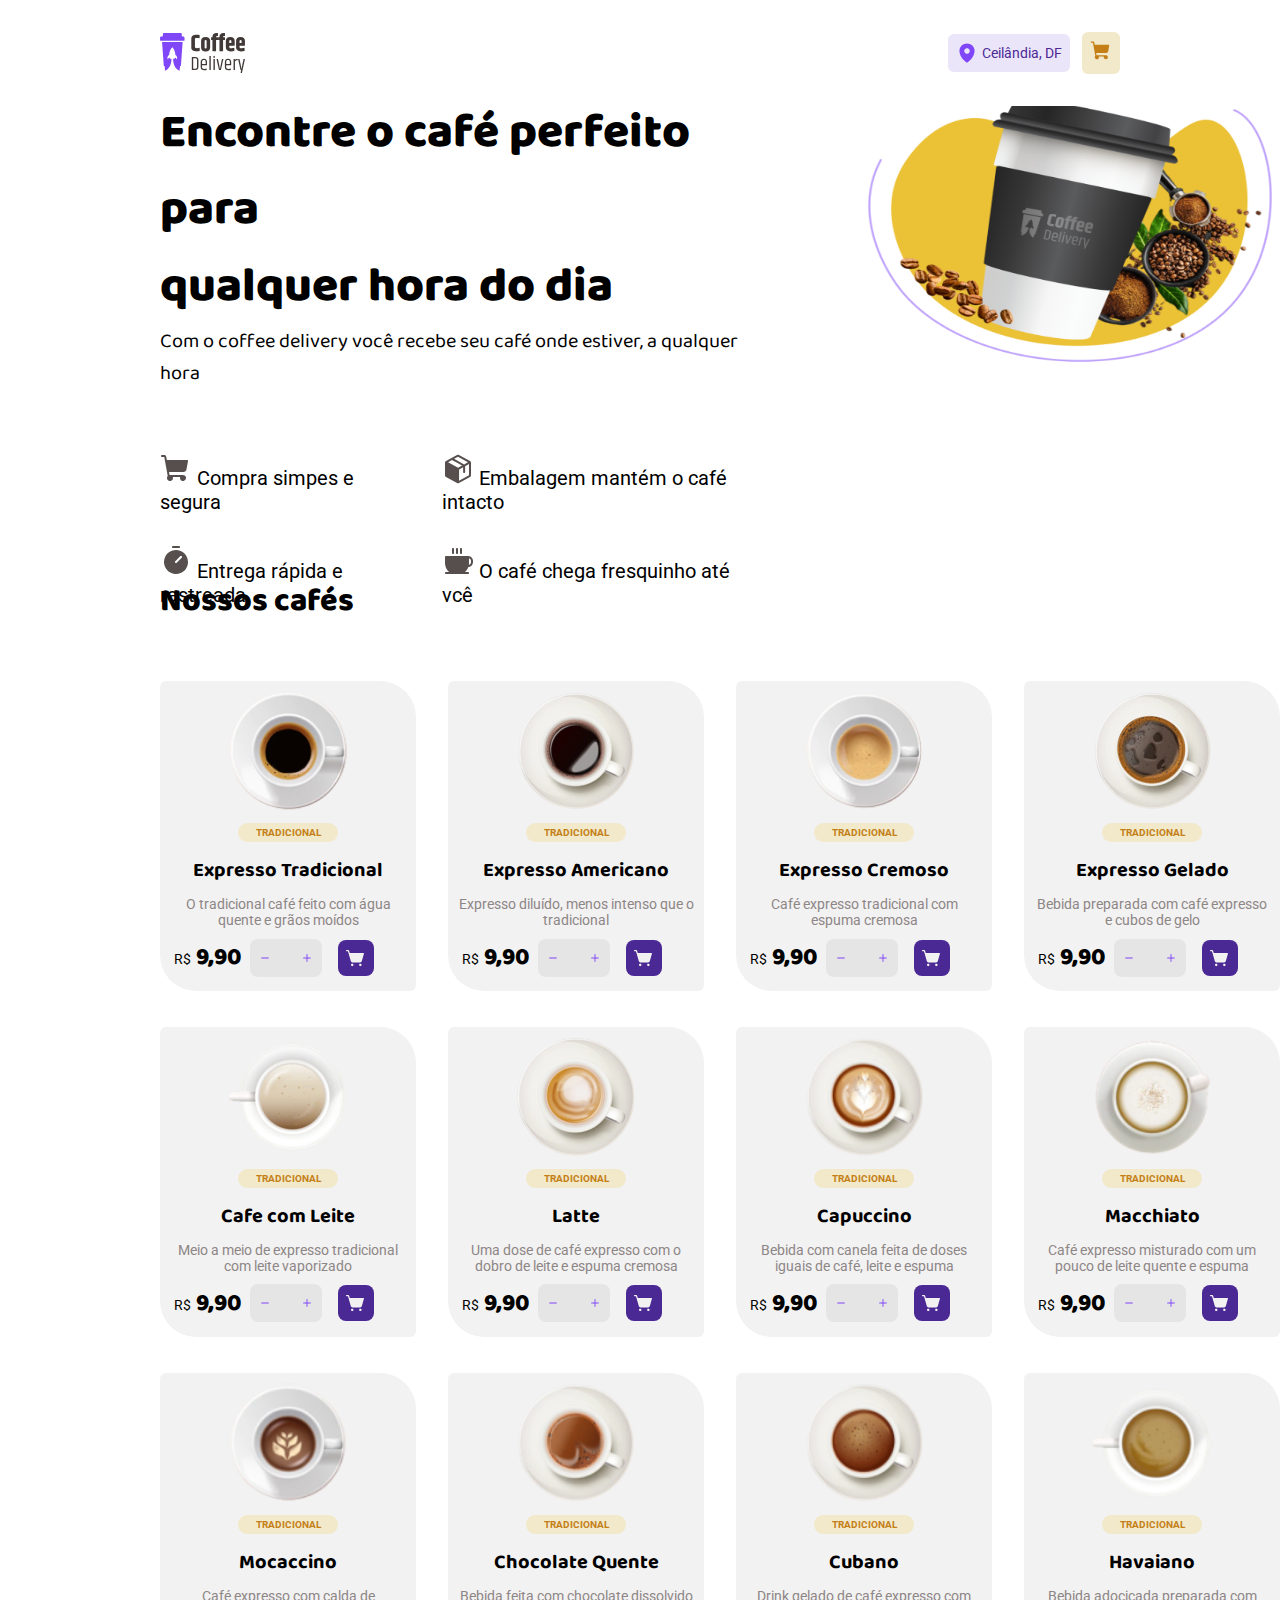
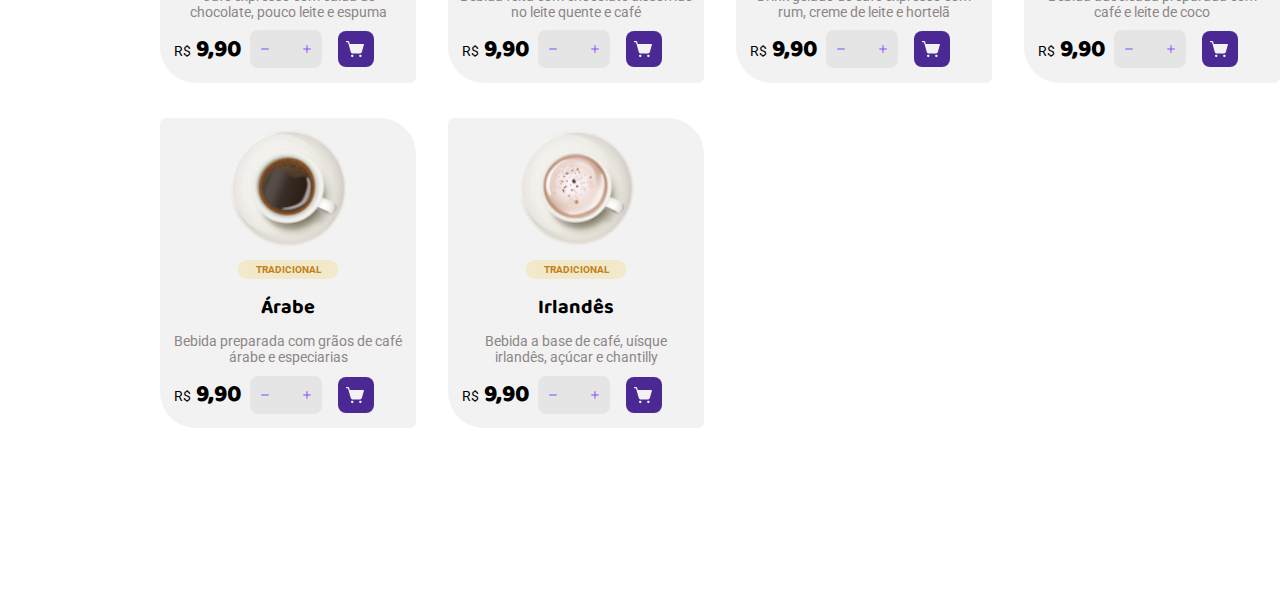
==== index.html @ 2ff3bd8b "first commit" ====
<!DOCTYPE html>
<html lang="pt-br">
<head>
    
    <meta charset="UTF-8">
    <meta name="viewport" content="width=device-width, initial-scale=1.0">
    <title>The Perfect Coffee</title>
    <link rel="shortcut icon" href="assets/Logo.svg" type="image/x-icon">
    <link rel="stylesheet" href="style.css">
    <link href="https://fonts.googleapis.com/css2?family=Baloo+2&display=swap" rel="stylesheet">
    <link href="https://fonts.googleapis.com/css2?family=Roboto:wght@300&display=swap" rel="stylesheet">


</head>
<body>

        
    <div class="header">
        <img src="assets/Logo.svg" alt="">
        <div class="icons">
            <div class="localization">
                <img src="assets/loc.svg" alt="">
                <p>Ceilândia, DF</p>
            </div>
            <div class="cart">
                <a href="file:///C:/Users/Micro/Desktop/The%20perfect%20coffee/checkout.html"> <img src="assets/Icon carrinho.svg" alt=""> </a>
            </div> 
            
           
        </div>
    </div>

    <div class="intro">
        <div class="title">
            <h1>Encontre o café perfeito para <br> qualquer hora do dia </h1>
            <p>Com o coffee delivery você recebe seu café onde estiver, a qualquer hora</p> 
            <div class="container">
                <div class="itens">
                    <p><img src="assets/Type=shopping-cart-fill.svg" alt=""> Compra simpes e segura</p>
                    <p><img src="assets/Type=timer-fill.svg" alt=""> Entrega rápida e rastreada</p> 
                </div>
                <div class="colunm">
                    <p><img src="assets/Type=package-fill.svg" alt=""> Embalagem mantém o café intacto</p>
                    <p><img src="assets/Type=coffee-fill.svg" alt=""> O café chega fresquinho até vcê</p>
                </div>
            </div>
        </div>
            <div class="photo">
                <img src="assets/Imagem.png" alt="">
            </div>
    </div>
    <div class="coffee-list">
        <h1>Nossos cafés</h1>
        <div class="list">

            <!--EXPRESSO TRADIOCIONAL-->
            <div class="coffee-card">
                <img src="assets/expresso tradicional.png" alt="">
                <div class="tag">
                    <p>TRADICIONAL</p>
                </div>
                <h1>Expresso Tradicional</h1>
                <h2>O tradicional café feito com água quente e grãos moídos</h2>
                <div class="buy">
                    <div class="price">
                        <span class="value">R$</span>
                        <span class="pay">9,90</span>
                    </div>
                    <div class="actions">
                        <button class="action-button minus" > <img width="15" src="assets/menos.svg" alt=""></button>
                        <input class="quantity" type="1">
                        <button class="action-button plus"> <img src="assets/mais.svg" alt=""></button>
                        
                    </div>
                    <button class="shopping-car"> <img src="assets/Carrinho branco.svg" alt=""></button>
                </div>
            </div>

            <!--EXPRESSO AMERICANO-->
            <div class="coffee-card">
                <img src="assets/Expresso Americano.png" alt="">
                <div class="tag">
                    <p>TRADICIONAL</p>
                </div>
                <h1>Expresso Americano</h1>
                <h2>Expresso diluído, menos intenso que o tradicional</h2>
                <div class="buy">
                    <div class="price">
                        <span class="value">R$</span>
                        <span class="pay">9,90</span>
                    </div>
                    <div class="actions">
                        <button class="action-button minus" > <img width="15" src="assets/menos.svg" alt=""></button>
                        <input class="quantity" type="1">
                        <button class="action-button plus"> <img src="assets/mais.svg" alt=""></button>
                        
                    </div>
                    <button class="shopping-car"> <img src="assets/Carrinho branco.svg" alt=""></button>
                </div>
            </div>
            <!--EXPRESSO CREMOSO-->
            <div class="coffee-card">
                <img src="assets/Expresso Cremoso.png" alt="">
                <div class="tag">
                    <p>TRADICIONAL</p>
                </div>
                <h1>Expresso Cremoso</h1>
                <h2>Café expresso tradicional com espuma cremosa</h2>
                <div class="buy">
                    <div class="price">
                        <span class="value">R$</span>
                        <span class="pay">9,90</span>
                    </div>
                    <div class="actions">
                        <button class="action-button minus" > <img width="15" src="assets/menos.svg" alt=""></button>
                        <input class="quantity" type="1">
                        <button class="action-button plus"> <img src="assets/mais.svg" alt=""></button>
                        
                    </div>
                    <button class="shopping-car"> <img src="assets/Carrinho branco.svg" alt=""></button>
                </div>
            </div>
            <!--EXPRESSO GELADO-->
            <div class="coffee-card">
                <img src="assets/Expresso Gelado.png" alt="">
                <div class="tag">
                    <p>TRADICIONAL</p>
                </div>
                <h1>Expresso Gelado</h1>
                <h2>Bebida preparada com café expresso e cubos de gelo</h2>
                <div class="buy">
                    <div class="price">
                        <span class="value">R$</span>
                        <span class="pay">9,90</span>
                    </div>
                    <div class="actions">
                        <button class="action-button minus" > <img width="15" src="assets/menos.svg" alt=""></button>
                        <input class="quantity" type="1">
                        <button class="action-button plus"> <img src="assets/mais.svg" alt=""></button>
                        
                    </div>
                    <button class="shopping-car"> <img src="assets/Carrinho branco.svg" alt=""></button>
                </div>
            </div>

             <!--CAFE COM LEITE-->
            <div class="coffee-card">
                <img src="assets/Cafe com leite.png" alt="">
                <div class="tag">
                    <p>TRADICIONAL</p>
                </div>
                <h1>Cafe com Leite</h1>
                <h2>Meio a meio de expresso tradicional com leite vaporizado</h2>
                <div class="buy">
                    <div class="price">
                        <span class="value">R$</span>
                        <span class="pay">9,90</span>
                    </div>
                    <div class="actions">
                        <button class="action-button minus" > <img width="15" src="assets/menos.svg" alt=""></button>
                        <input class="quantity" type="1">
                        <button class="action-button plus"> <img src="assets/mais.svg" alt=""></button>
                        
                    </div>
                    <button class="shopping-car"> <img src="assets/Carrinho branco.svg" alt=""></button>
                </div>
            </div>
            <!-- LATTE-->
            <div class="coffee-card">
                <img src="assets/latte.png" alt="">
                <div class="tag">
                    <p>TRADICIONAL</p>
                </div>
                <h1>Latte</h1>
                <h2>Uma dose de café expresso com o dobro de leite e espuma cremosa</h2>
                <div class="buy">
                    <div class="price">
                        <span class="value">R$</span>
                        <span class="pay">9,90</span>
                    </div>
                    <div class="actions">
                        <button class="action-button minus" > <img width="15" src="assets/menos.svg" alt=""></button>
                        <input class="quantity" type="1">
                        <button class="action-button plus"> <img src="assets/mais.svg" alt=""></button>
                        
                    </div>
                    <button class="shopping-car"> <img src="assets/Carrinho branco.svg" alt=""></button>
                </div>
            </div>
            
            <!--CAPUCCINO-->
            <div class="coffee-card">
                <img src="assets/capuccino.png" alt="">
                <div class="tag">
                    <p>TRADICIONAL</p>
                </div>
                <h1>Capuccino</h1>
                <h2>Bebida com canela feita de doses iguais de café, leite e espuma</h2>
                <div class="buy">
                    <div class="price">
                        <span class="value">R$</span>
                        <span class="pay">9,90</span>
                    </div>
                    <div class="actions">
                        <button class="action-button minus" > <img width="15" src="assets/menos.svg" alt=""></button>
                        <input class="quantity" type="1">
                        <button class="action-button plus"> <img src="assets/mais.svg" alt=""></button>
                        
                    </div>
                    <button class="shopping-car"> <img src="assets/Carrinho branco.svg" alt=""></button>
                </div>
            </div>
            
            <!--Macchiato-->
            <div class="coffee-card">
                <img src="assets/Macchiato.png" alt="">
                <div class="tag">
                    <p>TRADICIONAL</p>
                </div>
                <h1>Macchiato</h1>
                <h2>Café expresso misturado com um pouco de leite quente e espuma</h2>
                <div class="buy">
                    <div class="price">
                        <span class="value">R$</span>
                        <span class="pay">9,90</span>
                    </div>
                    <div class="actions">
                        <button class="action-button minus" > <img width="15" src="assets/menos.svg" alt=""></button>
                        <input class="quantity" type="1">
                        <button class="action-button plus"> <img src="assets/mais.svg" alt=""></button>
                        
                    </div>
                    <button class="shopping-car"> <img src="assets/Carrinho branco.svg" alt=""></button>
                </div>
            </div>

            <!--MOCACCINO-->
            <div class="coffee-card">
                <img src="assets/Mochaccino.png" alt="">
                <div class="tag">
                    <p>TRADICIONAL</p>
                </div>
                <h1>Mocaccino</h1>
                <h2>Café expresso com calda de chocolate, pouco leite e espuma</h2>
                <div class="buy">
                    <div class="price">
                        <span class="value">R$</span>
                        <span class="pay">9,90</span>
                    </div>
                    <div class="actions">
                        <button class="action-button minus" > <img width="15" src="assets/menos.svg" alt=""></button>
                        <input class="quantity" type="1">
                        <button class="action-button plus"> <img src="assets/mais.svg" alt=""></button>
                        
                    </div>
                    <button class="shopping-car"> <img src="assets/Carrinho branco.svg" alt=""></button>
                </div>
            </div>

            <!--CHOCOLATE QUENTE-->
            <div class="coffee-card">
                <img src="assets/Chocolate Quente.png" alt="">
                <div class="tag">
                    <p>TRADICIONAL</p>
                </div>
                <h1>Chocolate Quente</h1>
                <h2>Bebida feita com chocolate dissolvido no leite quente e café</h2>
                <div class="buy">
                    <div class="price">
                        <span class="value">R$</span>
                        <span class="pay">9,90</span>
                    </div>
                    <div class="actions">
                        <button class="action-button minus" > <img width="15" src="assets/menos.svg" alt=""></button>
                        <input class="quantity" type="1">
                        <button class="action-button plus"> <img src="assets/mais.svg" alt=""></button>
                        
                    </div>
                    <button class="shopping-car"> <img src="assets/Carrinho branco.svg" alt=""></button>
                </div>
            </div>
            
            <!--CUBANO-->
            <div class="coffee-card">
                <img src="assets/Cubano.png" alt="">
                <div class="tag">
                    <p>TRADICIONAL</p>
                </div>
                <h1>Cubano</h1>
                <h2>Drink gelado de café expresso com rum, creme de leite e hortelã</h2>
                <div class="buy">
                    <div class="price">
                        <span class="value">R$</span>
                        <span class="pay">9,90</span>
                    </div>
                    <div class="actions">
                        <button class="action-button minus" > <img width="15" src="assets/menos.svg" alt=""></button>
                        <input class="quantity" type="1">
                        <button class="action-button plus"> <img src="assets/mais.svg" alt=""></button>
                        
                    </div>
                    <button class="shopping-car"> <img src="assets/Carrinho branco.svg" alt=""></button>
                </div>
            </div>

            <!--HAVAIANO-->
            <div class="coffee-card">
                <img src="assets/Havaiano.png" alt="">
                <div class="tag">
                    <p>TRADICIONAL</p>
                </div>
                <h1>Havaiano</h1>
                <h2>Bebida adocicada preparada com café e leite de coco</h2>
                <div class="buy">
                    <div class="price">
                        <span class="value">R$</span>
                        <span class="pay">9,90</span>
                    </div>
                    <div class="actions">
                        <button class="action-button minus" > <img width="15" src="assets/menos.svg" alt=""></button>
                        <input class="quantity" type="1">
                        <button class="action-button plus"> <img src="assets/mais.svg" alt=""></button>
                        
                    </div>
                    <button class="shopping-car"> <img src="assets/Carrinho branco.svg" alt=""></button>
                </div>
            </div>

            <!--ÁRABE-->
            <div class="coffee-card">
                <img src="assets/Árabe.png" alt="">
                <div class="tag">
                    <p>TRADICIONAL</p>
                </div>
                <h1>Árabe</h1>
                <h2>Bebida preparada com grãos de café árabe e especiarias</h2>
                <div class="buy">
                    <div class="price">
                        <span class="value">R$</span>
                        <span class="pay">9,90</span>
                    </div>
                    <div class="actions">
                        <button class="action-button minus" > <img width="15" src="assets/menos.svg" alt=""></button>
                        <input class="quantity" type="1">
                        <button class="action-button plus"> <img src="assets/mais.svg" alt=""></button>
                        
                    </div>
                    <button class="shopping-car"> <img src="assets/Carrinho branco.svg" alt=""></button>
                </div>
            </div>

            <!--IRLANDÊS-->
            <div class="coffee-card">
                <img src="assets/Irlandês.png" alt="">
                <div class="tag">
                    <p>TRADICIONAL</p>
                </div>
                <h1>Irlandês</h1>
                <h2>Bebida a base de café, uísque irlandês, açúcar e chantilly</h2>
                <div class="buy">
                    <div class="price">
                        <span class="value">R$</span>
                        <span class="pay">9,90</span>
                    </div>
                    <div class="actions">
                        <button class="action-button minus" > <img width="15" src="assets/menos.svg" alt=""></button>
                        <input class="quantity" type="1">
                        <button class="action-button plus"> <img src="assets/mais.svg" alt=""></button>
                        
                    </div>
                    <button class="shopping-car"> <img src="assets/Carrinho branco.svg" alt=""></button>
                </div>
            </div>
        </div>
    </div>
</body>
</html>
---- style.css ----
* {
    margin: 0px;
    padding: 0px;
    box-sizing: border-box;
}

/*CABEÇALHO*/
.header {
    padding: 32px 160px;
    display: flex;
    align-items: center;
    justify-content: space-between;
    
    background-color: white;

    position: fixed;
    left: 0;
    right: 0;
    top: 0;
}

.header p {
    color:#4B2995;

    font-family: "Roboto";
    font-size: 14px;
    font-style: normal;
    font-weight: 400;
}

.icons {
    display: flex;
    justify-content: flex-end;
    align-items: center;
    gap: 12px;
}

.localization { 
    display: flex;
    padding: 8px;
    justify-content: center;
    align-items: center;
    gap: 4px;
    background-color: #EBE5F9;
    border-radius: 6px;
}

.cart {
    display: flex;
    padding: 8px;
    justify-content: center;
    align-items: center;
    gap: 4px;
    border-radius: 6px;
    background-color: #F1E9C9;;
}

/*INTRODUÇÃO*/
.intro {
    display: flex;
    height: 544px;
}


.title {
    font-family: 'Baloo 2', cursive;
    margin-left: 160px;
    column-gap: 16px;
    align-items: center;
    padding-right: 57px;
}

.title h1 {
    font-size: 48px;
    margin-top: 94px;
    font-weight: 800;
}

.title p {
    font-size: 20px;
    font-weight: 400;
}


/*ITENS*/
.container {
    display: flex;
    font-family: 'Roboto', sans-serif;
    font-size: 25px;
    font-weight: 400;
    padding-top: 4rem;
    gap: 44px;
    align-items: flex-end;
}

.itens {
    display: flex;
    flex-direction: column;
    gap: 32px;
    align-items: baseline;
}

.colunm {
    display: flex;
    flex-direction: column;
    gap: 32px;
    align-items: baseline;
}

.photo img {
    padding-top: 92px;
    padding-left: 56px;
    width: 476px;
    height: 368px;
}

/*MENU*/

.coffee-list {
    display: flex;
    width: 1440px;
    height: 1645px;
    padding: 32px 160px 157px 160px;
    flex-direction: column;
    align-items: flex-start;
    gap: 54px;
}

.coffee-list h1 {
    font-family: 'Baloo 2';
    font-size: 32px;
    font-weight: 800;
    display: flex;
}

/*LIST COFFEE*/
.list {
    width: 1120px;
    height: 1360px;
    display: flex;
    flex-wrap: wrap;
    gap: 32px;
}


/*COFFEE-CARD*/

.coffee-card {
    display: flex;
    flex-direction: column;
    background-color: #F3F2F2;
    border-radius: 6px 36px;
    width: 256px;
    height: 310px;
    padding: 10px;
}

.coffee-card img {
    width: 120px;
    height: 120px;
    margin: 0 auto;
    margin-bottom: 12px;
}

.coffee-card p {
    display: flex;
    padding: 4px 8px;
    justify-content: center;
    align-items: center;

    font-family: 'Roboto';
    font-size: 10px;
    font-weight: 700;
}

.tag {
    color: #C47F17;
    background-color: #F1E9C9;
    border-radius: 10px;
    width: 100px;
    margin: 0 auto;
}

.coffee-card h1 {
    display: flex;
    justify-content: center;
    align-items: center;
    margin-top: 12px;

    font-family: 'Baloo 2';
    font-size: 20px;
    font-weight: 700;
}

.coffee-card h2 {
    text-align: center;
    margin: 10px 0;
    font-family: 'Roboto';
    font-size: 14px;
    font-weight: 400;
    color: #8D8686;
}

/*BUTTON QUANTITY*/
.buy {
    display: flex;
    width: 208px;
    justify-content: space-around;
    align-items: center;
    border-radius: 15px;
}

.price {
    font-family: 'Baloo 2';
    font-size: 24px;
}

.actions {
    display: flex;
    height: 38px;
    padding: 8px;
    justify-content: center;
    align-items: center;
    gap: 4px;
    background-color: #E6E5E5;
    border-radius: 8px;
}


.action-button {
    width: 14px;
    height: 14px;
    border: 0;
    background-color: #E6E5E5;
}

.action-button img {
    margin: 0 auto;
    width: 10px;
    height: 14px;
}

.quantity {
    font-family: 'Roboto';
    font-size: 16px;
    font-weight: 400;
    border: 0;
    width: 20px;
    background-color: #E6E5E5;
    
}

.value {
    font-family: 'Roboto';
    font-size: 14px;
    font-weight: 400;
}

.pay {
    font-family: 'Baloo 2';
    font-size: 24px;
    font-weight: 800;
}

.shopping-car {
    display: flex;
    padding: 8px;
    justify-content: center;
    align-items: center;
    gap: 8px;
    background-color: #4B2995;
    border: 0;
    border-radius: 8px;
    margin-left:  8px ;
}

.shopping-car img {
    width: 20px;
    height: 20px;
    margin: 0 auto;
}
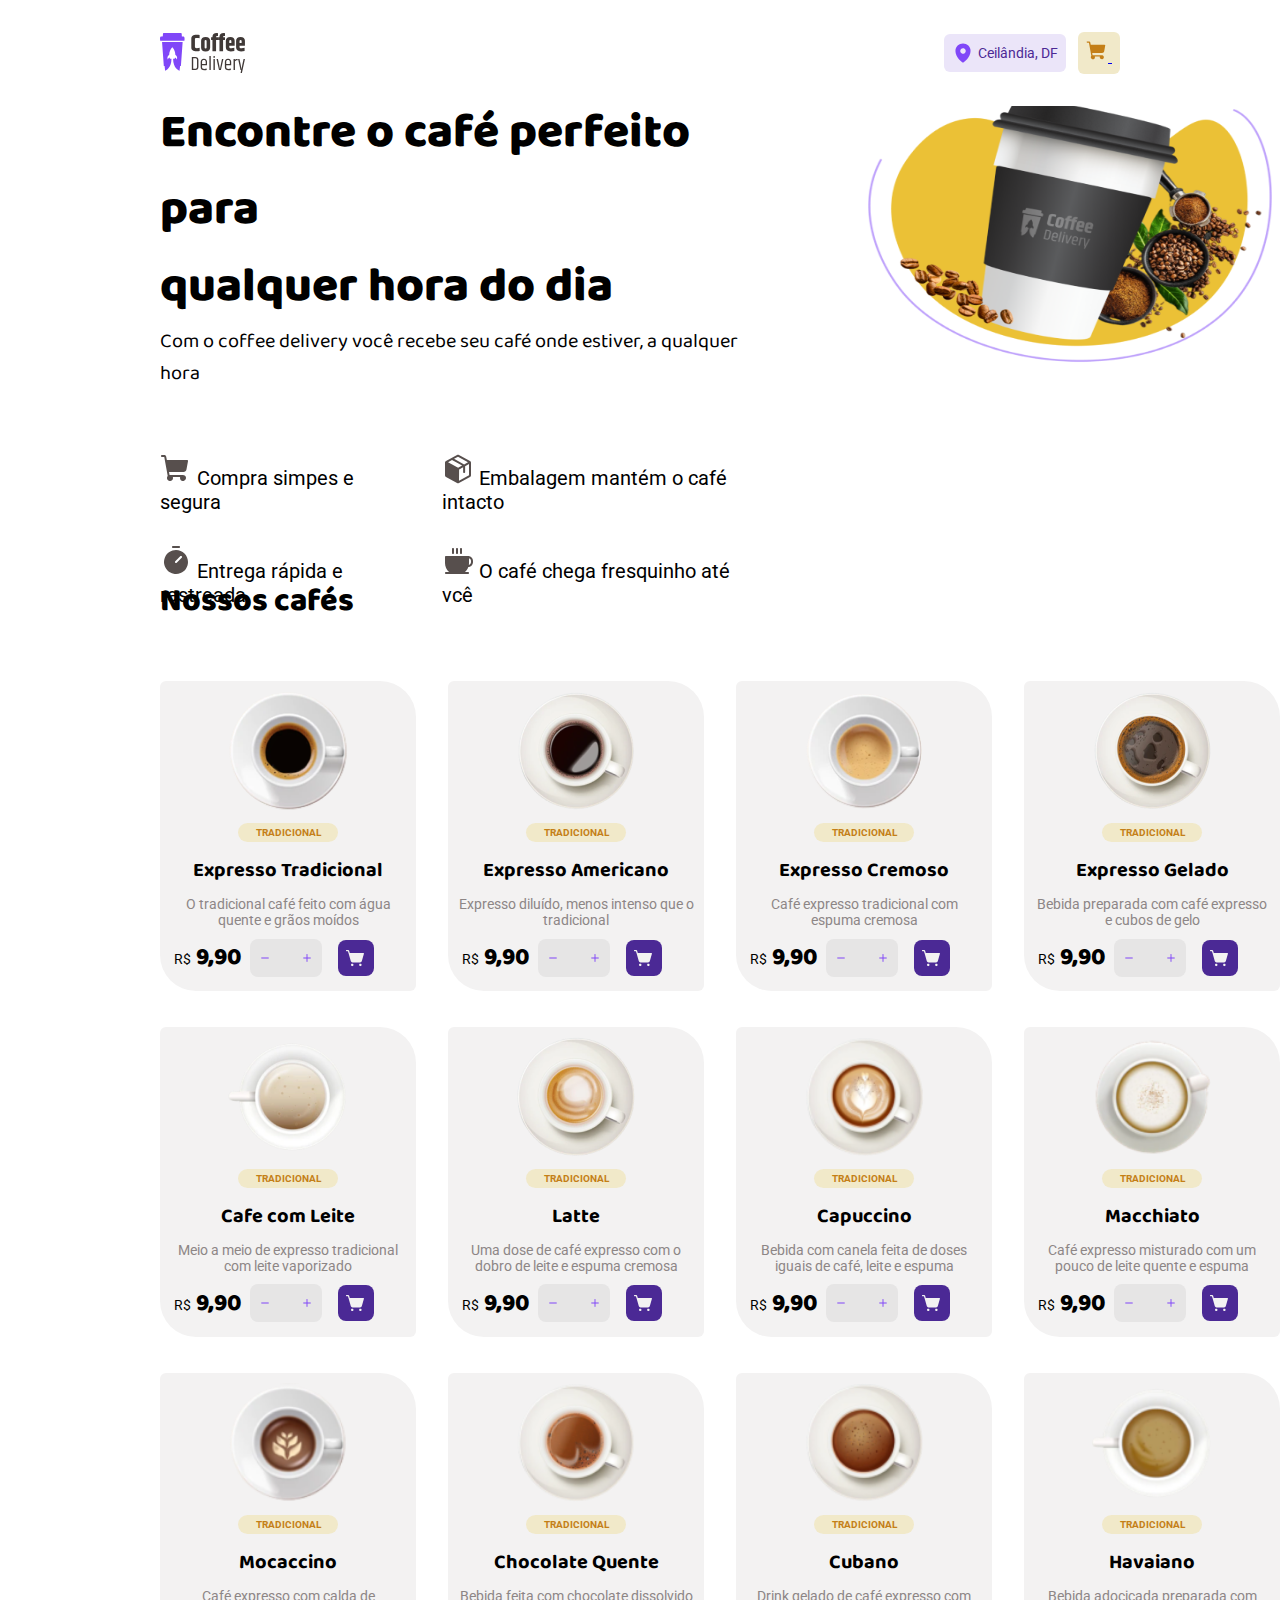
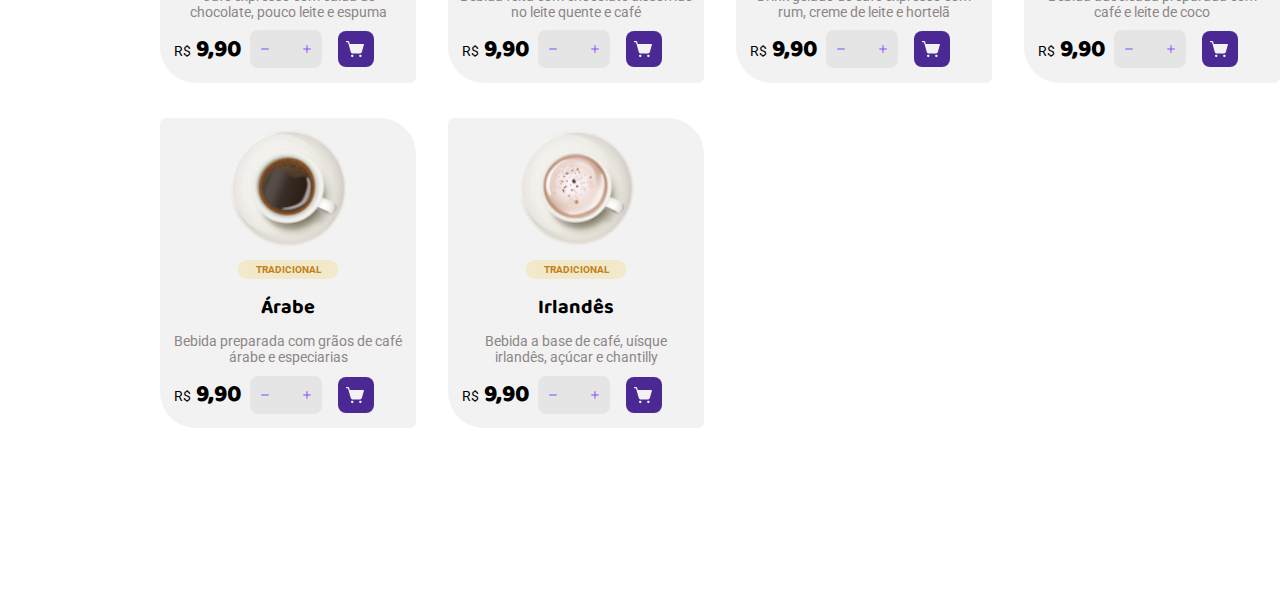
==== commit b9589889: "adjust link" ====
--- a/index.html
+++ b/index.html
@@ -23,7 +23,7 @@
                 <p>Ceilândia, DF</p>
             </div>
             <div class="cart">
-                <a href="file:///C:/Users/Micro/Desktop/The%20perfect%20coffee/checkout.html"> <img src="assets/Icon carrinho.svg" alt=""> </a>
+                <a href="/checkout.html"> <img src="assets/Icon carrinho.svg" alt=""> </a>
             </div> 
             
            
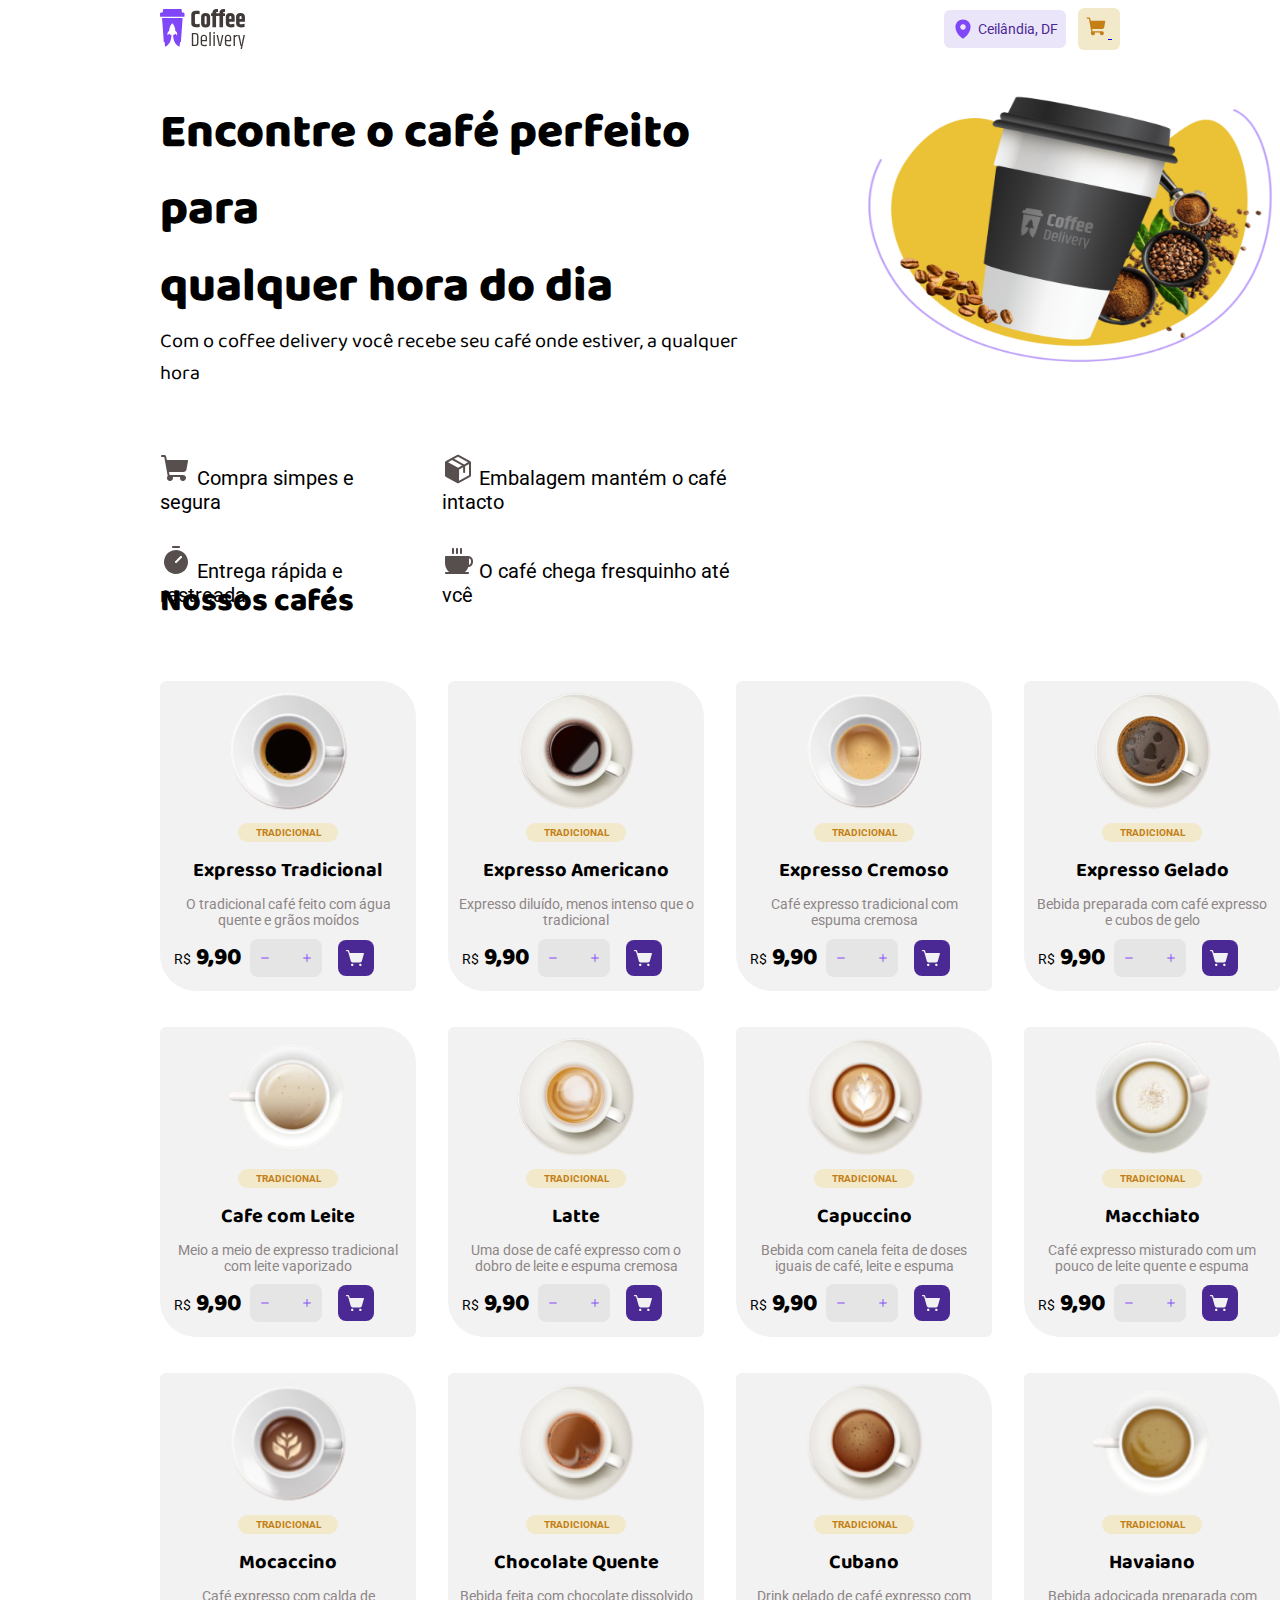
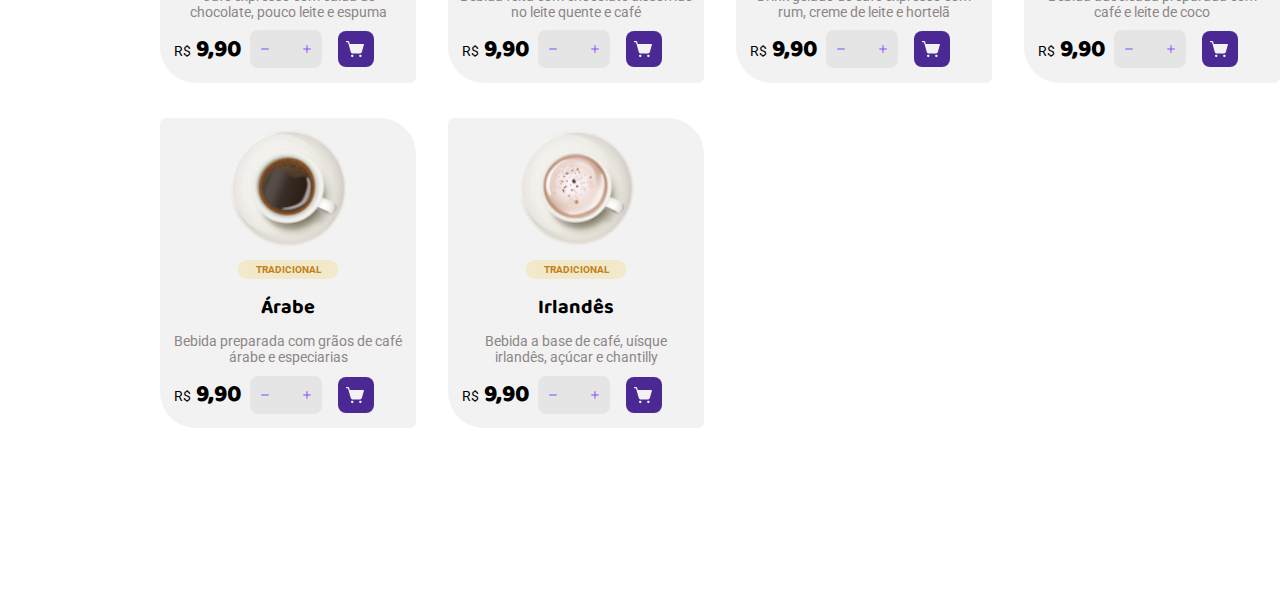
==== commit 5a67ee13: "update link" ====
--- a/index.html
+++ b/index.html
@@ -23,7 +23,7 @@
                 <p>Ceilândia, DF</p>
             </div>
             <div class="cart">
-                <a href="/checkout.html"> <img src="assets/Icon carrinho.svg" alt=""> </a>
+                <a href="/The-perfect-coffee/checkout.html"> <img src="assets/Icon carrinho.svg" alt=""> </a>
             </div> 
             
            
--- a/style.css
+++ b/style.css
@@ -6,7 +6,7 @@
 
 /*CABEÇALHO*/
 .header {
-    padding: 32px 160px;
+    padding: 0.5rem 10rem;
     display: flex;
     align-items: center;
     justify-content: space-between;
@@ -32,12 +32,12 @@
     display: flex;
     justify-content: flex-end;
     align-items: center;
-    gap: 12px;
+    gap: 0.75rem;
 }
 
 .localization { 
     display: flex;
-    padding: 8px;
+    padding: 0.5rem;
     justify-content: center;
     align-items: center;
     gap: 4px;
